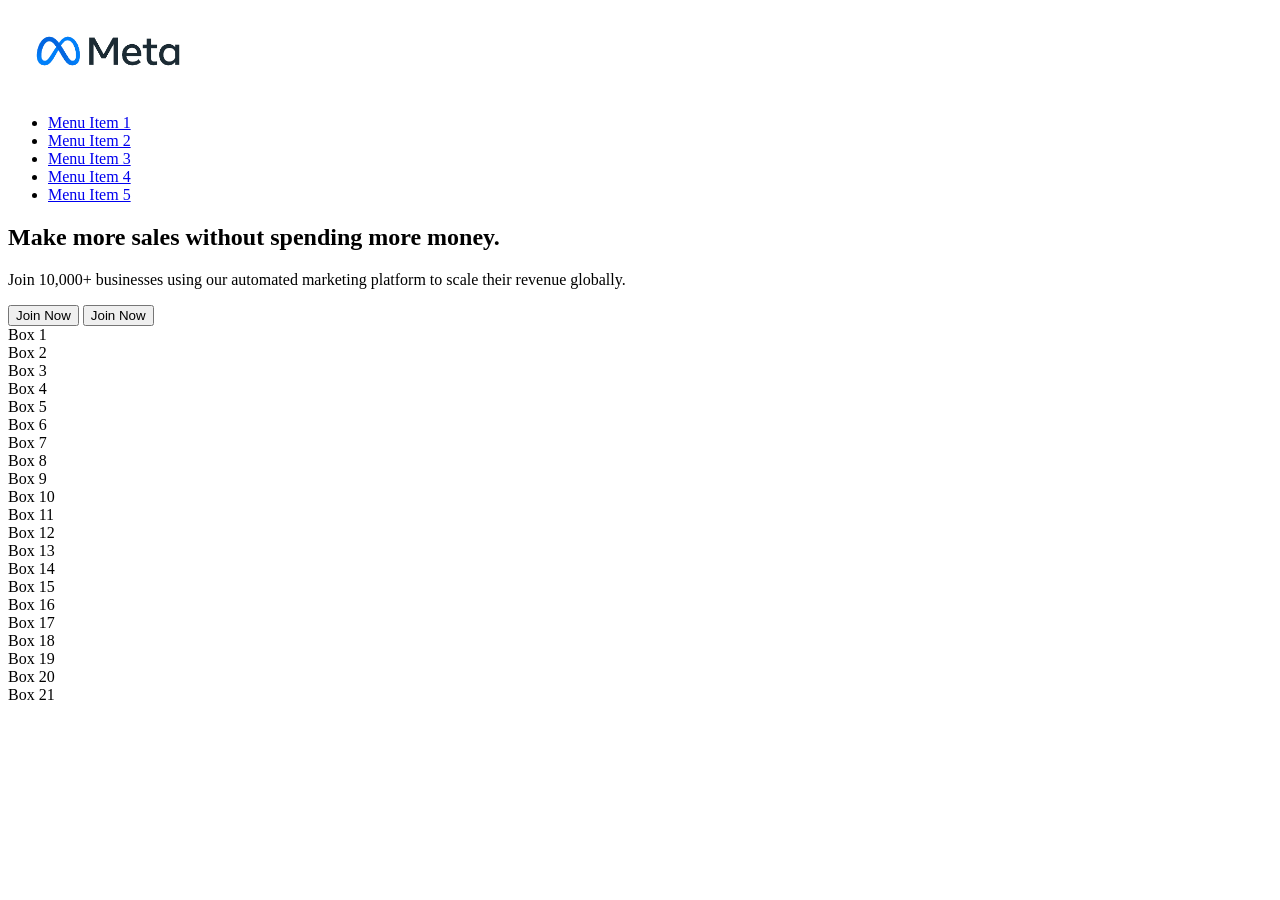
==== index.html @ aff054cb "ph flex grid practice" ====
<!DOCTYPE html>
<html lang="en">
<head>
    <meta charset="UTF-8">
    <meta name="viewport" content="width=device-width, initial-scale=1.0">
    <title>Flex Grid Learning</title>

    <style>
         



    </style>

</head>
<body>

    <header>

        <!-- Navigation -->

        <nav>

            <div id="logo">

                <img width="200px" src="images/pngegg.png" alt="logo">
            
            </div>

        </nav>

        <!-- nav>ul>li.menu-item*5>a:link{Menu Item $} -->

        <nav>
            <ul id="menu">
                <li class="menu-item"><a href="#">Menu Item 1</a></li>
                <li class="menu-item"><a href="#">Menu Item 2</a></li>
                <li class="menu-item"><a href="#">Menu Item 3</a></li>
                <li class="menu-item"><a href="#">Menu Item 4</a></li>
                <li class="menu-item"><a href="#">Menu Item 5</a></li>
            </ul>
        </nav>


        <section id="hero">
            <div class="hero-content">
                <h1>Make more sales without spending more money.</h1>
                <p>Join 10,000+ businesses using our automated marketing platform to scale their revenue globally.</p>
                <button id="cta-btn">Join Now</button>
                <button id="cta-btn">Join Now</button>
            </div>
        </section>

    </header>



<section>

    <div class="container">
        <div class="box">Box 1</div>
        <div class="box">Box 2</div>
        <div class="box">Box 3</div>
        <div class="box">Box 4</div>
        <div class="box">Box 5</div>
        <div class="box">Box 6</div>
        <div class="box">Box 7</div>
        <div class="box">Box 8</div>
        <div class="box">Box 9</div>
        <div class="box">Box 10</div>
        <div class="box">Box 11</div>
        <div class="box">Box 12</div>
        <div class="box">Box 13</div>
        <div class="box">Box 14</div>
        <div class="box">Box 15</div>
        <div class="box">Box 16</div>
        <div class="box">Box 17</div>
        <div class="box">Box 18</div>
        <div class="box">Box 19</div>
        <div class="box">Box 20</div>
        <div class="box">Box 21</div>
    </div>

</section>
     
    
</body>
</html>
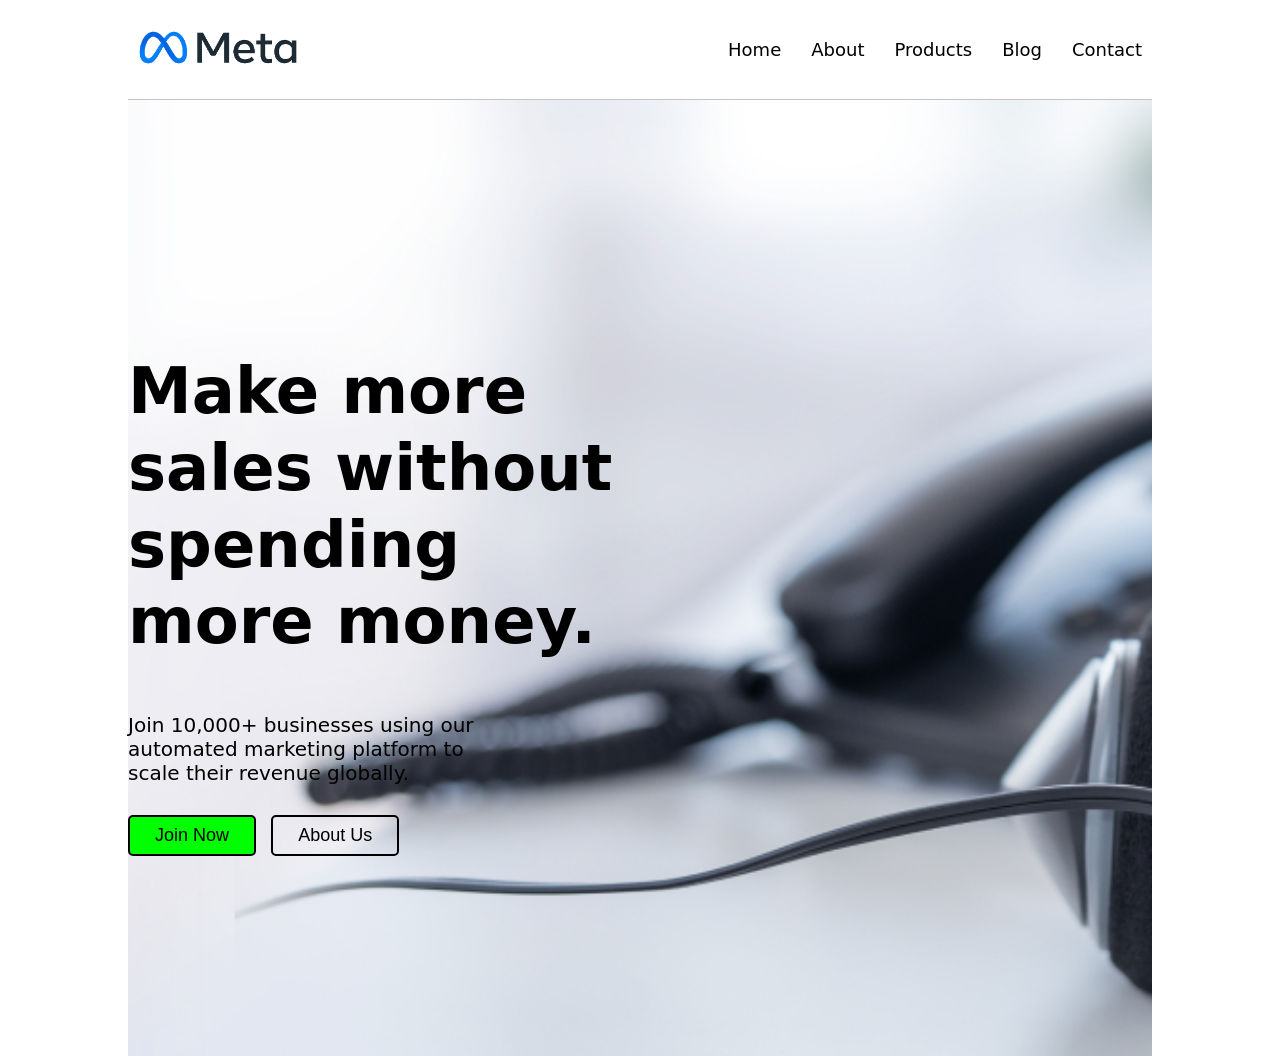
==== commit cf407957: "nav menu and banner section created with html and css flexbox" ====
--- a/index.html
+++ b/index.html
@@ -1,61 +1,74 @@
 <!DOCTYPE html>
 <html lang="en">
+
 <head>
     <meta charset="UTF-8">
     <meta name="viewport" content="width=device-width, initial-scale=1.0">
     <title>Flex Grid Learning</title>
 
-    <style>
-         
+
+    <!-- CSS files -->
+    <link rel="stylesheet" href="css/style.css">
 
 
+</head>
 
-    </style>
-
-</head>
 <body>
 
     <header>
 
         <!-- Navigation -->
 
-        <nav>
+        <div id="logo-container">
 
-            <div id="logo">
+            <img id="logo-img" src="images/logo.png" alt="logo">
 
-                <img width="200px" src="images/pngegg.png" alt="logo">
-            
-            </div>
+        </div>
 
-        </nav>
+
 
         <!-- nav>ul>li.menu-item*5>a:link{Menu Item $} -->
 
         <nav>
-            <ul id="menu">
-                <li class="menu-item"><a href="#">Menu Item 1</a></li>
-                <li class="menu-item"><a href="#">Menu Item 2</a></li>
-                <li class="menu-item"><a href="#">Menu Item 3</a></li>
-                <li class="menu-item"><a href="#">Menu Item 4</a></li>
-                <li class="menu-item"><a href="#">Menu Item 5</a></li>
+            <ul id="menu-container">
+                <li class="menu-item"><a href="index.html">Home</a></li>
+                <li class="menu-item"><a href="#">About</a></li>
+                <li class="menu-item"><a href="#">Products</a></li>
+                <li class="menu-item"><a href="#">Blog</a></li>
+                <li class="menu-item"><a href="#">Contact</a></li>
             </ul>
         </nav>
 
+
+
+
+    </header>
+
+
+    <main>
 
         <section id="hero">
             <div class="hero-content">
                 <h1>Make more sales without spending more money.</h1>
                 <p>Join 10,000+ businesses using our automated marketing platform to scale their revenue globally.</p>
+
+
+            </div>
+
+            <div id="btn-container">
+
                 <button id="cta-btn">Join Now</button>
-                <button id="cta-btn">Join Now</button>
+                <button id="pm-btn">About Us</button>
+
             </div>
+
+
         </section>
 
-    </header>
 
+    </main>
 
-
-<section>
+    <!-- <section>
 
     <div class="container">
         <div class="box">Box 1</div>
@@ -81,8 +94,9 @@
         <div class="box">Box 21</div>
     </div>
 
-</section>
-     
-    
+</section> -->
+
+
 </body>
+
 </html>
--- a/css/style.css
+++ b/css/style.css
@@ -0,0 +1,159 @@
+/********Global CSS*******/
+
+/* *{
+    
+    margin: 0;
+    padding: 0;
+    box-sizing: border-box;
+
+} */
+
+body{
+
+    
+    font-family: system-ui, -apple-system, BlinkMacSystemFont, 'Segoe UI', Roboto, Oxygen, Ubuntu, Cantarell, 'Open Sans', 'Helvetica Neue', sans-serif;
+    font-size: 16px;
+    margin: 0 auto;
+    width: 80%;
+    max-width: 1600px;  
+}
+
+
+
+
+
+/*******header section css*********/
+
+header{
+
+    display: flex;
+    justify-content: space-between;
+    align-items: center;
+    background-color: #fff;
+    border-bottom: 1px solid #0000003b;
+
+
+}
+
+#logo-container{
+
+    margin-left: -20px;
+
+}
+
+#logo-img {
+
+    width: 220px;
+    max-width: auto;
+
+
+}
+
+nav{
+
+
+}
+
+nav ul {
+
+    display: flex;
+    list-style: none;
+    justify-content: center;
+
+
+}
+
+nav ul li {
+
+    margin-left: 10px;
+    padding: 10px;
+
+}
+
+
+nav ul li:hover{
+
+background-color: #ddd;
+
+}
+
+
+nav ul li a{
+
+text-decoration: none;
+font-size: 18px;
+color: black;
+font-weight: 500;
+}
+
+
+/********hero section*******/
+
+#hero {
+
+    background-color: black;
+    background-image: url(../images/home-hero.jpg);
+    background-size: cover;
+    background-position: top 100% center;
+    background-repeat: no-repeat;
+    padding: 200px 0;
+   
+
+}
+
+
+.hero-content{
+
+    width: 50%;
+
+
+
+}
+
+.hero-content h1{
+
+    font-size: 4rem;
+    line-height: 1.2em;
+
+
+}
+
+.hero-content p{
+
+    font-size: 20px;
+    padding-right: 150px;
+
+
+}
+
+
+#btn-container {
+
+
+        margin-top: 30px;
+
+}
+
+
+
+#cta-btn {
+
+    background-color: lime;
+    border:2px solid black;
+    padding: 8px 25px;
+    font-size: 18px;
+    border-radius: 5px;
+    margin-right: 10px;
+
+}
+
+#pm-btn {
+
+    background-color: transparent;
+    border:2px solid black;
+    padding: 8px 25px;
+    font-size: 18px;
+    border-radius: 5px;
+
+
+}
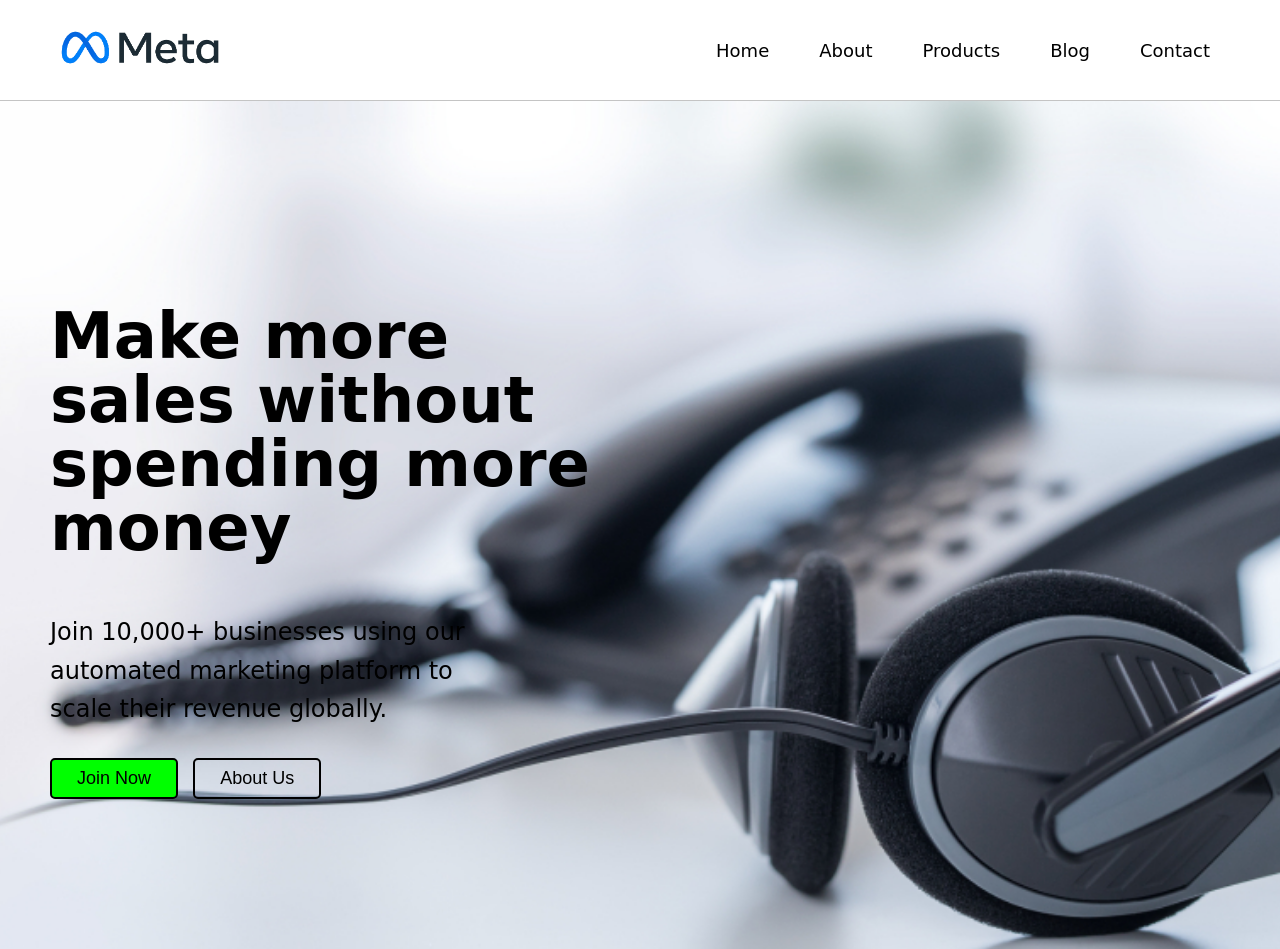
==== commit a64f4a65: "grid css practice" ====
--- a/index.html
+++ b/index.html
@@ -49,18 +49,15 @@
 
         <section id="hero">
             <div class="hero-content">
-                <h1>Make more sales without spending more money.</h1>
+                <h1>Make more sales without spending more money</h1>
                 <p>Join 10,000+ businesses using our automated marketing platform to scale their revenue globally.</p>
+                <button id="cta-btn">Join Now</button>
+                <button id="pm-btn">About Us</button>
 
 
             </div>
 
-            <div id="btn-container">
 
-                <button id="cta-btn">Join Now</button>
-                <button id="pm-btn">About Us</button>
-
-            </div>
 
 
         </section>
@@ -68,33 +65,6 @@
 
     </main>
 
-    <!-- <section>
-
-    <div class="container">
-        <div class="box">Box 1</div>
-        <div class="box">Box 2</div>
-        <div class="box">Box 3</div>
-        <div class="box">Box 4</div>
-        <div class="box">Box 5</div>
-        <div class="box">Box 6</div>
-        <div class="box">Box 7</div>
-        <div class="box">Box 8</div>
-        <div class="box">Box 9</div>
-        <div class="box">Box 10</div>
-        <div class="box">Box 11</div>
-        <div class="box">Box 12</div>
-        <div class="box">Box 13</div>
-        <div class="box">Box 14</div>
-        <div class="box">Box 15</div>
-        <div class="box">Box 16</div>
-        <div class="box">Box 17</div>
-        <div class="box">Box 18</div>
-        <div class="box">Box 19</div>
-        <div class="box">Box 20</div>
-        <div class="box">Box 21</div>
-    </div>
-
-</section> -->
 
 
 </body>
--- a/css/style.css
+++ b/css/style.css
@@ -14,8 +14,14 @@
     font-family: system-ui, -apple-system, BlinkMacSystemFont, 'Segoe UI', Roboto, Oxygen, Ubuntu, Cantarell, 'Open Sans', 'Helvetica Neue', sans-serif;
     font-size: 16px;
     margin: 0 auto;
-    width: 80%;
-    max-width: 1600px;  
+    /* width: 80%;
+    max-width: 1600px;   */
+}
+
+
+button {
+
+    cursor: pointer;
 }
 
 
@@ -31,6 +37,7 @@
     align-items: center;
     background-color: #fff;
     border-bottom: 1px solid #0000003b;
+    padding: 0 50px;
 
 
 }
@@ -38,6 +45,8 @@
 #logo-container{
 
     margin-left: -20px;
+    width: 300px;
+    height: 100px;
 
 }
 
@@ -51,6 +60,7 @@
 
 nav{
 
+   
 
 }
 
@@ -73,7 +83,7 @@
 
 nav ul li:hover{
 
-background-color: #ddd;
+background-color: #0365DF;
 
 }
 
@@ -84,6 +94,15 @@
 font-size: 18px;
 color: black;
 font-weight: 500;
+padding: 10px;
+
+}
+
+
+nav ul li a:hover{
+
+    color:white;
+
 }
 
 
@@ -91,12 +110,12 @@
 
 #hero {
 
-    background-color: black;
+    background-color: white;
     background-image: url(../images/home-hero.jpg);
     background-size: cover;
-    background-position: top 100% center;
+    background-position: right 30% center;
     background-repeat: no-repeat;
-    padding: 200px 0;
+    padding: 150px 50px;
    
 
 }
@@ -113,26 +132,23 @@
 .hero-content h1{
 
     font-size: 4rem;
-    line-height: 1.2em;
+    line-height: 1em;
+    margin-bottom: px;
 
 
 }
 
 .hero-content p{
 
-    font-size: 20px;
+    font-size: 24px;
     padding-right: 150px;
+    line-height: 1.6em;
+    margin-bottom: 30px;
 
 
 }
 
 
-#btn-container {
-
-
-        margin-top: 30px;
-
-}
 
 
 
@@ -144,6 +160,7 @@
     font-size: 18px;
     border-radius: 5px;
     margin-right: 10px;
+    
 
 }
 
@@ -154,6 +171,7 @@
     padding: 8px 25px;
     font-size: 18px;
     border-radius: 5px;
+    
 
 
 }
